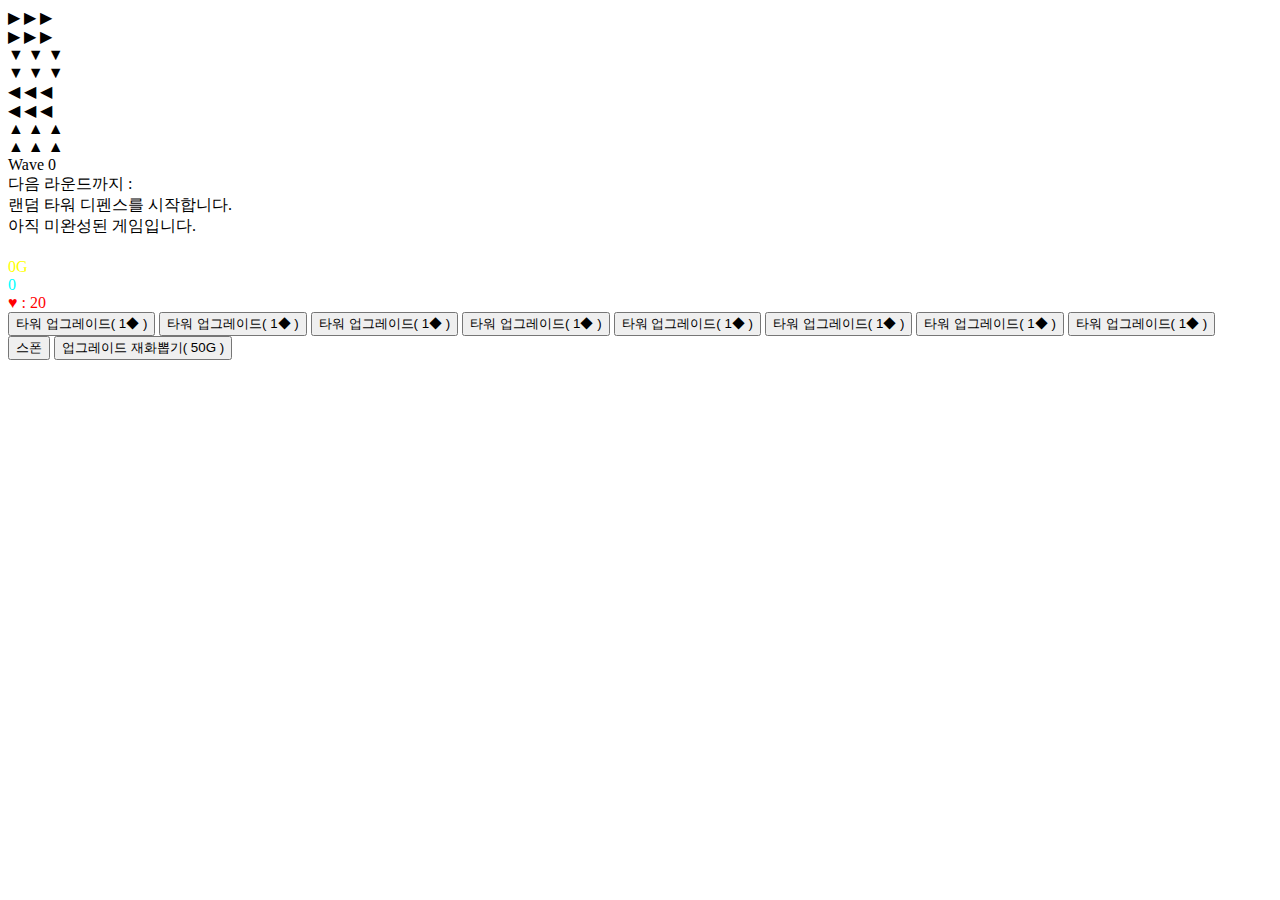
==== index.html @ 1091f6f3 "Update index.html" ====
<!doctype html>
<html>
<head>
    <meta charset="UTF-8">
    <link href="code.css" type="text/css" rel="stylesheet">
    <link href="sub.css" type="text/css" rel="stylesheet">
    <link href="line.css" type="text/css" rel="stylesheet">
    <link href="tower.css" type="text/css" rel="stylesheet">
</head>
<body>
    <div class="stage" id="stage" >
        <div id="stage_inline" >
        </div>
        <div id="sel_tile"></div>

        <div class="sub_wrap">
            <div class="sub1">
                <span>▶</span>
                <span>▶</span>
                <span>▶</span>
            </div>
            <div class="sub2">
                <span>▶</span>
                <span>▶</span>
                <span>▶</span>
            </div>
            <div class="sub3">
                <span>▼</span>
                <span>▼</span>
                <span>▼</span>
            </div>
            <div class="sub4">
                <span>▼</span>
                <span>▼</span>
                <span>▼</span>
            </div>      
            <div class="sub5">
                <span>◀</span>
                <span>◀</span>
                <span>◀</span>
            </div>   
            <div class="sub6">
                <span>◀</span>
                <span>◀</span>
                <span>◀</span>
            </div>  
            <div class="sub7">
                <span>▲</span>
                <span>▲</span>
                <span>▲</span>
            </div>   
            <div class="sub8">
                <span>▲</span>
                <span>▲</span>
                <span>▲</span>
            </div>      
        </div>
        <div id="mobstage"></div>
    </div>
    
    <div class="wrap" onclick=none_tile()>
        <div id="log">
            <div id="round">Wave 0</div>
            <div id="timelog">다음 라운드까지 :</div>
            <div id="playlog">랜덤 타워 디펜스를 시작합니다.<br>아직 미완성된 게임입니다.</div>
        </div>
        <div class="info" id="info" style="color:white">현재 필드에 존재하는 몹의 개수 : 0</div>
        <div class="info" id="money" style="color:yellow">0G</div>
        <div class="info" id="gas" style="color:aqua">0<span class="upmoney"></span></div>
        <div class="info" id="life" style="color:red">♥ : 20</div>
        <div class="shop" id="shop">
            <input class="upgrade_tower" id="crossup" type="button" value="타워 업그레이드( 1◆ )" onclick=upgrade(1)>
            <input class="upgrade_tower" id="arcup" type="button" value="타워 업그레이드( 1◆ )" onclick=upgrade(2)>
            <input class="upgrade_tower" id="squup" type="button" value="타워 업그레이드( 1◆ )" onclick=upgrade(3)>
            <input class="upgrade_tower" id="triup" type="button" value="타워 업그레이드( 1◆ )" onclick=upgrade(4)>
            <input class="upgrade_tower" id="diaup" type="button" value="타워 업그레이드( 1◆ )" onclick=upgrade(5)>
            <input class="upgrade_tower" id="starup" type="button" value="타워 업그레이드( 1◆ )" onclick=upgrade(6)>
            <input class="upgrade_tower" id="pentaup" type="button" value="타워 업그레이드( 1◆ )" onclick=upgrade(7)>
            <input class="upgrade_tower" id="jewelup" type="button" value="타워 업그레이드( 1◆ )" onclick=upgrade(8)>

            <span class="mini arc"></span>
            <span class="mini square"></span>
            <span class="mini triangle"></span>
            <span class="mini diamond"></span>
            <span class="mini star"></span>
            <span class="mini pentagon"></span>
            <span class="mini jewel"></span>
            <span class="mini cross"></span>
        </div>

        <input class="btn" type="button" value="스폰" onclick=wave()>
        <input class="lotto" type="button" value="업그레이드 재화뽑기( 50G )" onclick=lotto()>
    </div>
    <script src="code.js"></script>
</body>
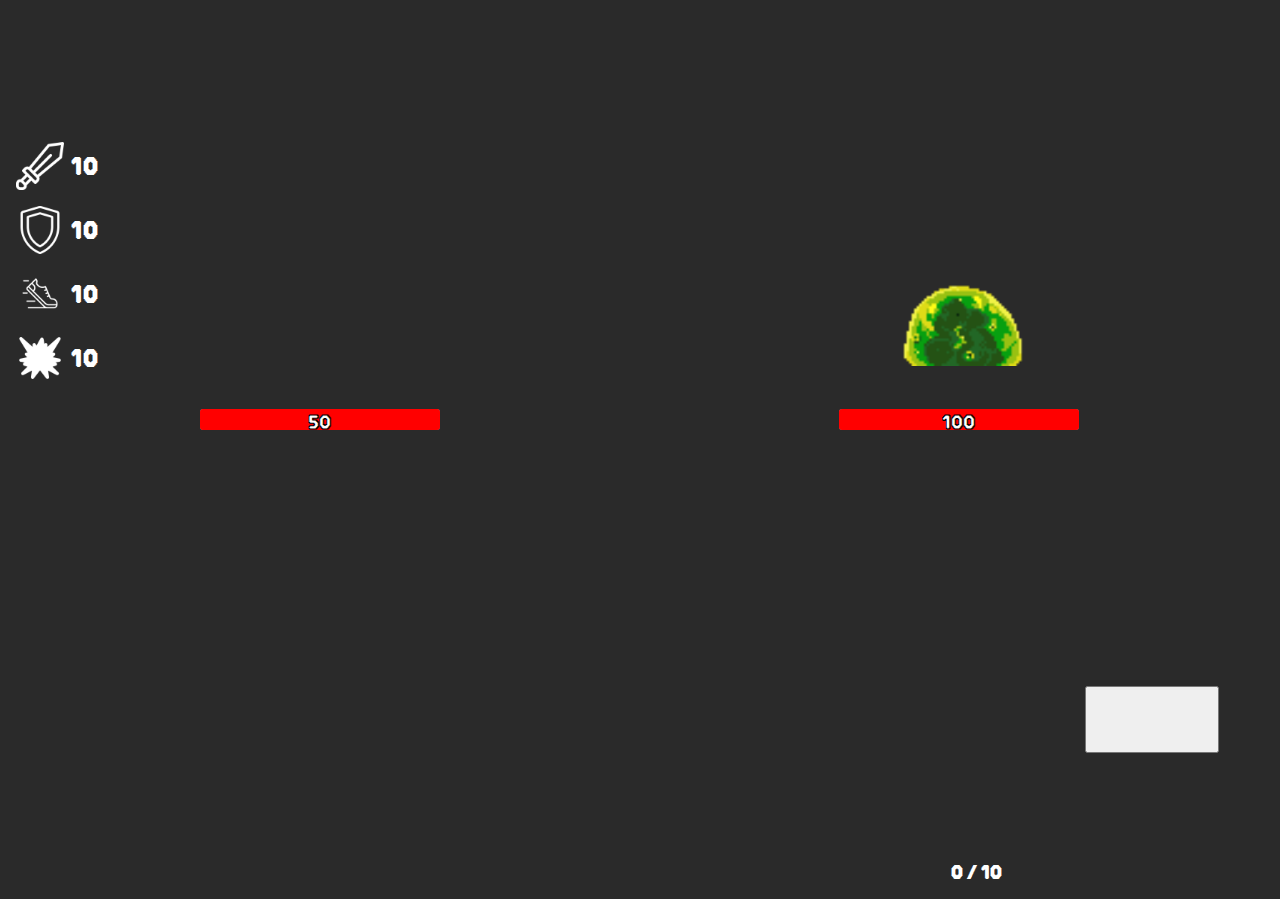
==== commit a39fdc33: "Add files via upload" ====
--- a/index.html
+++ b/index.html
@@ -1,95 +1,68 @@
-    <!doctype html>
-<html>
-<head>
-    <meta charset="UTF-8">
-    <link href="code.css" type="text/css" rel="stylesheet">
-    <link href="sub.css" type="text/css" rel="stylesheet">
-    <link href="line.css" type="text/css" rel="stylesheet">
-    <link href="tower.css" type="text/css" rel="stylesheet">
-</head>
-<body>
-    <div class="stage" id="stage" >
-        <div id="stage_inline" >
-        </div>
-        <div id="sel_tile"></div>
-
-        <div class="sub_wrap">
-            <div class="sub1">
-                <span>▶</span>
-                <span>▶</span>
-                <span>▶</span>
-            </div>
-            <div class="sub2">
-                <span>▶</span>
-                <span>▶</span>
-                <span>▶</span>
-            </div>
-            <div class="sub3">
-                <span>▼</span>
-                <span>▼</span>
-                <span>▼</span>
-            </div>
-            <div class="sub4">
-                <span>▼</span>
-                <span>▼</span>
-                <span>▼</span>
-            </div>      
-            <div class="sub5">
-                <span>◀</span>
-                <span>◀</span>
-                <span>◀</span>
-            </div>   
-            <div class="sub6">
-                <span>◀</span>
-                <span>◀</span>
-                <span>◀</span>
-            </div>  
-            <div class="sub7">
-                <span>▲</span>
-                <span>▲</span>
-                <span>▲</span>
-            </div>   
-            <div class="sub8">
-                <span>▲</span>
-                <span>▲</span>
-                <span>▲</span>
-            </div>      
-        </div>
-        <div id="mobstage"></div>
-    </div>
-    
-    <div class="wrap" onclick=none_tile()>
-        <div id="log">
-            <div id="round">Wave 0</div>
-            <div id="timelog">다음 라운드까지 :</div>
-            <div id="playlog">랜덤 타워 디펜스를 시작합니다.<br>아직 미완성된 게임입니다.</div>
-        </div>
-        <div class="info" id="info" style="color:white">현재 필드에 존재하는 몹의 개수 : 0</div>
-        <div class="info" id="money" style="color:yellow">0G</div>
-        <div class="info" id="gas" style="color:aqua">0<span class="upmoney"></span></div>
-        <div class="info" id="life" style="color:red">♥ : 20</div>
-        <div class="shop" id="shop">
-            <input class="upgrade_tower" id="crossup" type="button" value="타워 업그레이드( 1◆ )" onclick=upgrade(1)>
-            <input class="upgrade_tower" id="arcup" type="button" value="타워 업그레이드( 1◆ )" onclick=upgrade(2)>
-            <input class="upgrade_tower" id="squup" type="button" value="타워 업그레이드( 1◆ )" onclick=upgrade(3)>
-            <input class="upgrade_tower" id="triup" type="button" value="타워 업그레이드( 1◆ )" onclick=upgrade(4)>
-            <input class="upgrade_tower" id="diaup" type="button" value="타워 업그레이드( 1◆ )" onclick=upgrade(5)>
-            <input class="upgrade_tower" id="starup" type="button" value="타워 업그레이드( 1◆ )" onclick=upgrade(6)>
-            <input class="upgrade_tower" id="pentaup" type="button" value="타워 업그레이드( 1◆ )" onclick=upgrade(7)>
-            <input class="upgrade_tower" id="jewelup" type="button" value="타워 업그레이드( 1◆ )" onclick=upgrade(8)>
-
-            <span class="mini arc"></span>
-            <span class="mini square"></span>
-            <span class="mini triangle"></span>
-            <span class="mini diamond"></span>
-            <span class="mini star"></span>
-            <span class="mini pentagon"></span>
-            <span class="mini jewel"></span>
-            <span class="mini cross"></span>
-        </div>
-
-        <input class="btn" type="button" value="스폰" onclick=wave()>
-        <input class="lotto" type="button" value="업그레이드 재화뽑기( 50G )" onclick=lotto()>
-    </div>
-    <script src="code.js"></script>
-</body>
+<!DOCTYPE html>
+<html>
+<head>
+    <title>index</title>
+    <meta charset="UTF-8">
+    <link href="./style.css" rel="stylesheet">
+</head>
+<body>
+
+    <div class="totalWrap">
+        <div class="content">
+            <div id="stage">
+                <div class="playerFov">
+                    <div class="FovBox">
+                        <Image src="./assets/공격력.png" class="FovIcon"></Image>
+                        <div id="FovLabel">10</div>
+                    </div>
+                    <div class="FovBox">
+                        <Image src="./assets/방어력.png" class="FovIcon"></Image>
+                        <div id="FovLabel">10</div>
+                    </div>
+                    <div class="FovBox">
+                        <Image src="./assets/민첩.png" class="FovIcon"></Image>
+                        <div id="FovLabel">10</div>
+                    </div>
+                    <div class="FovBox">
+                        <Image src="./assets/크리티컬.png" class="FovIcon"></Image>
+                        <div id="FovLabel">10</div>
+                    </div>
+                </div>
+
+                <div class="characterStage">
+                    <div class="characterBox">
+                        <div id="player"></div>
+
+                        <div class="HPbar">
+                            <div id="playerHPLabel" class="HPLabel"></div>
+                            <div id="playerHP" class="HP"></div>
+                        </div>
+                    </div>
+                </div>
+
+                <div class="characterStage">
+                    <div class="characterBox">
+                        <div id="enemy">
+                            <div id="enemySprite"></div>
+                        </div>
+
+                        <div class="HPbar">
+                            <div id="enemyHPLabel" class="HPLabel"></div>
+                            <div id="enemyHP" class="HP"></div>
+                        </div>
+                    </div>
+                </div>
+            </div>
+        </div>
+        <div class="cardSection">
+            <div id="hand">
+                <div id="cardIndex">0 / 10</div>
+            </div>
+            <div class="back">
+                <input type="button" class="btn" onclick="addCard()">
+            </div>
+        </div>
+    </div>
+    <script src="./code.js"></script>
+</body>
+</html>--- a/style.css
+++ b/style.css
@@ -0,0 +1,235 @@
+@font-face {
+    font-family: "DNFBitBitTTF";
+    src: url("./assets/DNFBitBitTTF.ttf");
+}
+
+*{
+    padding: 0;
+    margin: 0;
+    font-family: "DNFBitBitTTF", serif;
+    user-select: none;
+}
+:root {
+    /* color */
+    --backgroundColor : rgb(42,42,42);
+    --fovLabelColor : white;
+}
+
+.totalWrap {
+    overflow: hidden;
+}
+.content{
+    position: relative;
+    display: flex;
+    /* border-bottom: 1px solid gray; */
+
+    height: 60vh;
+    background-color: var(--backgroundColor);
+}
+
+#stage {
+    position: relative;
+    display: flex;
+}
+.playerFov {
+    position: absolute;
+    width: 10%;
+    height: 100%;
+
+    display: flex;
+    flex-direction: column;
+    justify-content: center;
+}
+.FovBox {
+    display: flex;
+    width: 6em;
+    height: 3em;
+
+    margin-left: 1em;
+    margin-bottom: 1em;
+}
+.FovIcon {
+    width: 3em;
+    height: 3em;
+    filter: brightness(0) invert(1) grayscale(1);
+}
+#FovLabel {
+    display: flex;
+    align-items: center;
+    padding-left: 0.3em;
+    width: 11em;
+    font-size: 1.5em;
+    color: var(--fovLabelColor);
+}
+
+.characterStage {    
+    display: flex;
+    justify-content: center;
+    align-items: center;
+
+    /* border-right: 1px solid gray; */
+    width: calc(50vw - 1px);
+    height: 100%;
+}
+.characterBox {
+    position: relative;
+    /* border: 1px solid deepskyblue; */
+    width: 15em;
+    height: 20em;
+}
+#enemy {
+    position: relative;
+
+    width: 100%;
+    height: 100%;
+
+    display: flex;
+    justify-content: center;
+    align-items: center;
+    overflow: hidden;
+}
+#enemySprite {
+    position: absolute;
+    background-repeat: no-repeat;
+    
+    display: flex;
+    justify-content: center;
+    align-items: center;
+    width: 50%;
+    height: 40%;
+    
+    bottom: 10em;
+    transform: scale(2.5);
+}
+.HPbar {
+    position: absolute;
+    display: flex;
+
+    width: 100%;
+    height: 1.3em;
+    border-radius: 3px;
+    bottom: 0;
+    background-color: gray;
+}
+.HPLabel {
+    position: absolute;
+    width: 100%;
+    text-align: center;
+    top: 1.5px;
+    font-size: 1.2em;
+
+    -webkit-text-stroke: 1px black;
+    color: white;
+}
+.HP {
+    background-color: red;
+    border-radius: 3px;
+}
+
+.cardSection {
+    position: relative;
+    display: flex;
+
+    height: calc(40vh - 1px);
+}
+#hand {
+    position: relative;
+    display: flex;
+    justify-content: center;
+    align-items: center;
+
+    background-color: var(--backgroundColor);
+    width: 80%;
+}
+#cardIndex {
+    position: absolute;
+    bottom: 1em;
+    right: 0;
+    width: 5em;
+    height: 1em;
+
+    text-align: center;
+    font-size: 1.2em;
+    color: white;
+}
+.back {
+    width: 20%;
+    display: flex;
+    justify-content: center;
+    align-items: center;
+
+    background-color:  var(--backgroundColor);
+}
+.card {
+    position: relative;
+
+    border: 1px solid black;
+    border-radius: 5px;
+    width: 10em;
+    height: 15em;
+
+    margin: 0 -25px;
+    background-color: rgb(240, 240, 240);
+    transition: transform ease 0.3s;
+
+    cursor: pointer;
+}
+.cardName {
+    position: absolute;
+    top: 1.5em;
+    left: 5%;
+    width: calc(90% - 10px);
+    height: 2em;
+    font-size: 1.5em;
+    padding: 5px;
+
+    border-radius: 3px;
+    background-color: lightgray;
+
+}
+.cardCost {
+    position: absolute;
+    border-radius: 50%;
+
+    font-size: 1.2em;
+    width: 2.5em;
+    height: 2.5em;
+    top: -1em;
+    left: -1em;
+
+    display: flex;
+    justify-content: center;
+    align-items: center;
+
+    background-color: lightgray;
+}
+.cardInfo {
+    position: absolute;
+
+    width: 90%;
+    height: 55%;
+
+    padding-top: 0.5em;
+    padding-bottom: 0.5em;
+    bottom: 0;
+    left: 5%;
+}
+/* 타입에 따른 카드 색 변화 */
+.attack {
+    background-color: orange;
+}
+.defence {
+    background-color: lightgray;
+}
+.magic {
+    background-color:deeppink;
+}
+.spell {
+    background-color: deepskyblue;
+}
+
+.btn {
+    position: absolute;
+    width: 10em;
+    height: 5em;
+}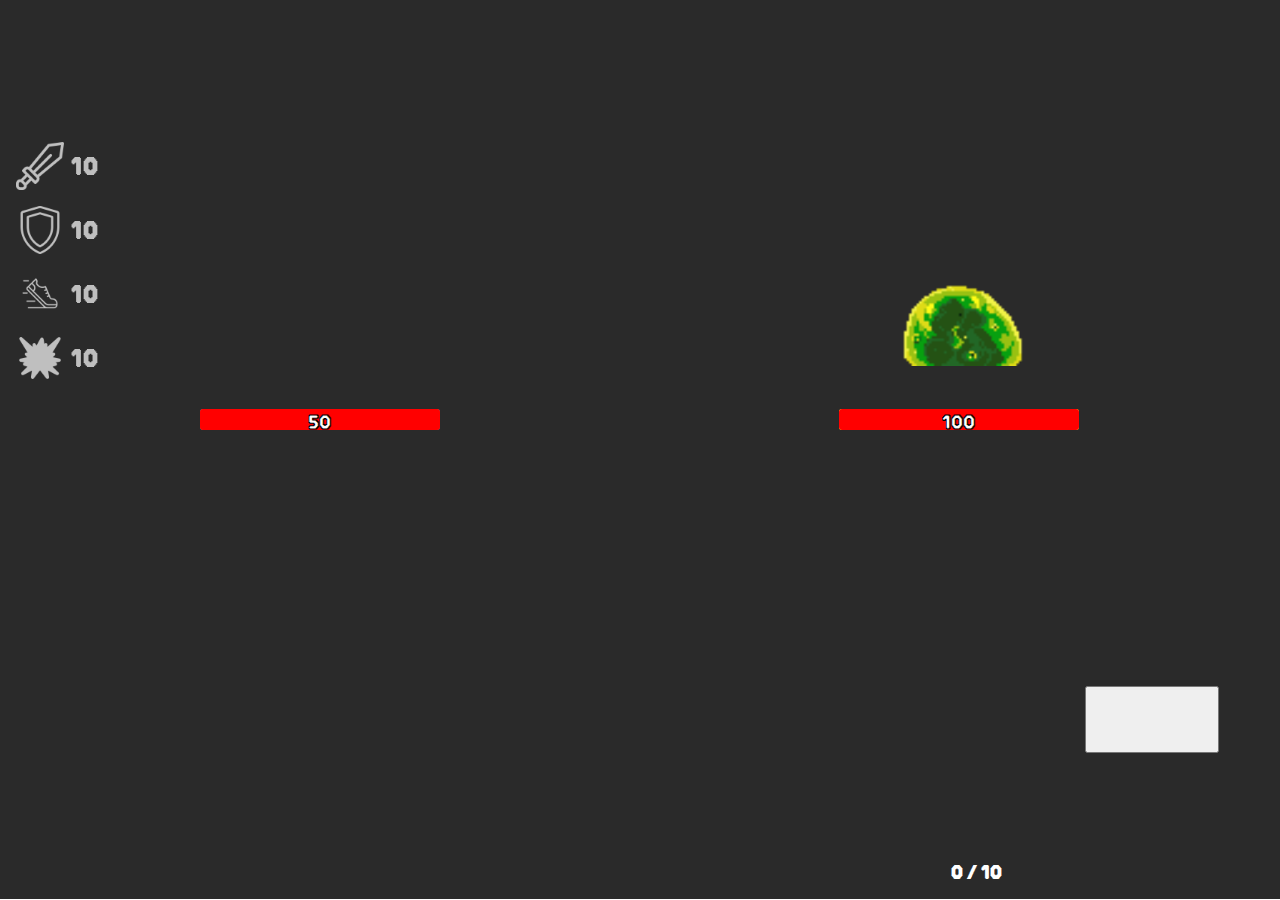
==== commit e458d13d: "Update index.html" ====
--- a/index.html
+++ b/index.html
@@ -13,19 +13,19 @@
                 <div class="playerFov">
                     <div class="FovBox">
                         <Image src="./assets/공격력.png" class="FovIcon"></Image>
-                        <div id="FovLabel">10</div>
+                        <div id="playerAtk" class="FovLabel">10</div>
                     </div>
                     <div class="FovBox">
                         <Image src="./assets/방어력.png" class="FovIcon"></Image>
-                        <div id="FovLabel">10</div>
+                        <div id="playerDef" class="FovLabel">10</div>
                     </div>
                     <div class="FovBox">
                         <Image src="./assets/민첩.png" class="FovIcon"></Image>
-                        <div id="FovLabel">10</div>
+                        <div id="playerSp" class="FovLabel">10</div>
                     </div>
                     <div class="FovBox">
                         <Image src="./assets/크리티컬.png" class="FovIcon"></Image>
-                        <div id="FovLabel">10</div>
+                        <div id="playerCt" class="FovLabel">10</div>
                     </div>
                 </div>
 
@@ -35,6 +35,7 @@
 
                         <div class="HPbar">
                             <div id="playerHPLabel" class="HPLabel"></div>
+                            <div id="playerPreHP" class="preHP"></div>
                             <div id="playerHP" class="HP"></div>
                         </div>
                     </div>
@@ -48,6 +49,7 @@
 
                         <div class="HPbar">
                             <div id="enemyHPLabel" class="HPLabel"></div>
+                            <div id="enemyPreHP" class="preHP"></div>
                             <div id="enemyHP" class="HP"></div>
                         </div>
                     </div>
@@ -65,4 +67,4 @@
     </div>
     <script src="./code.js"></script>
 </body>
-</html>+</html>
--- a/style.css
+++ b/style.css
@@ -47,13 +47,15 @@
 
     margin-left: 1em;
     margin-bottom: 1em;
+    
+    filter: opacity(0.7);
 }
 .FovIcon {
     width: 3em;
     height: 3em;
     filter: brightness(0) invert(1) grayscale(1);
 }
-#FovLabel {
+.FovLabel {
     display: flex;
     align-items: center;
     padding-left: 0.3em;
@@ -120,10 +122,25 @@
 
     -webkit-text-stroke: 1px black;
     color: white;
+    z-index: 3;
 }
 .HP {
+    position: absolute;
     background-color: red;
     border-radius: 3px;
+
+    height: 100%;
+    transition: all ease 0.5s;
+    z-index: 2;
+}
+.preHP {
+    position: absolute;
+    background-color: yellow;
+    border-radius: 3px;
+
+    height: 100%;
+    transition: all ease 0.5s;
+    z-index: 1;
 }
 
 .cardSection {
@@ -232,4 +249,16 @@
     position: absolute;
     width: 10em;
     height: 5em;
-}+}
+
+.damage-text {
+    position: absolute;
+    right: 0;
+
+    -webkit-text-stroke: 1px black;
+    color: white;
+
+    font-size: 2em;
+    filter: opacity(0);
+    transition: all ease 0.3s;
+}
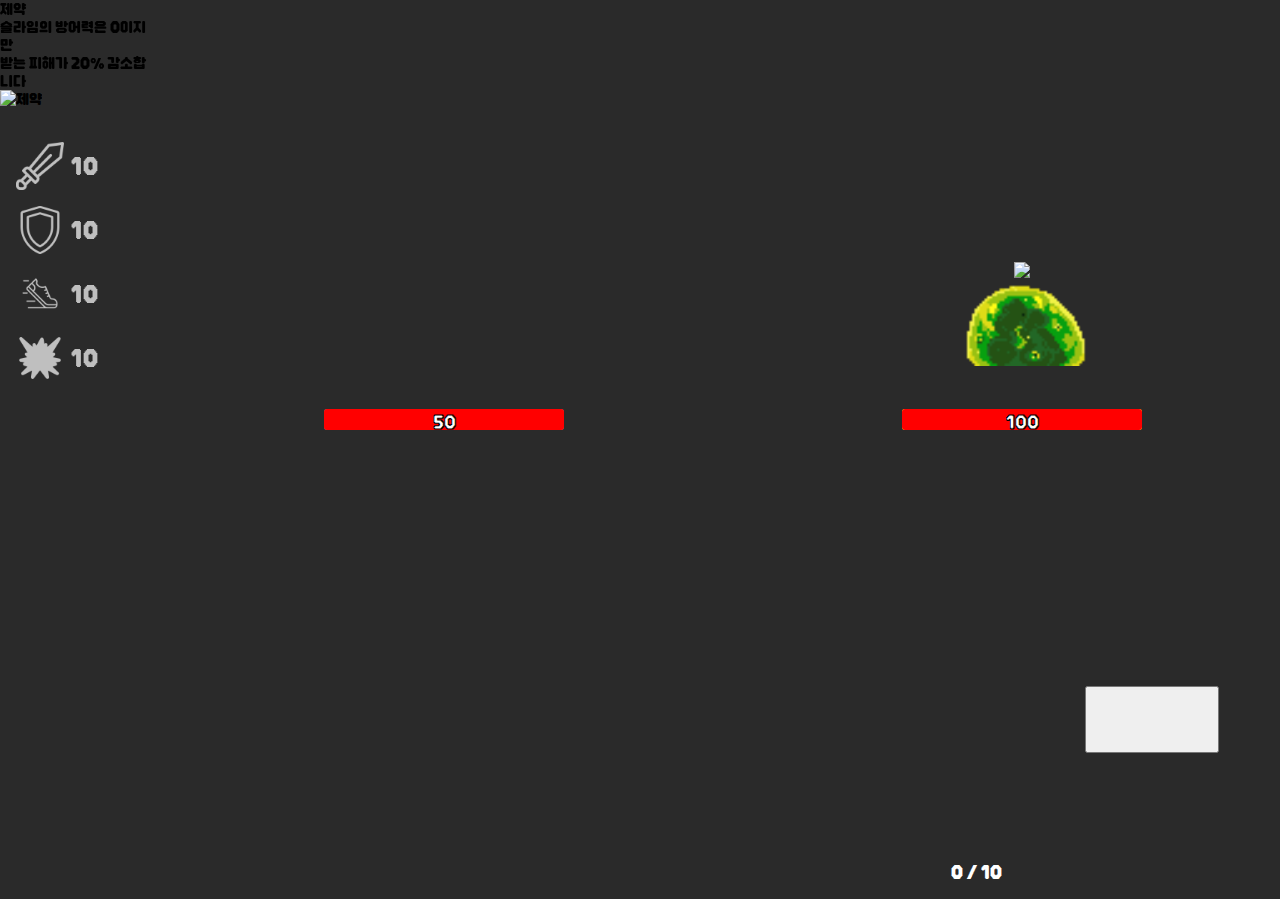
==== commit 66784af7: "Update index.html" ====
--- a/index.html
+++ b/index.html
@@ -12,21 +12,32 @@
             <div id="stage">
                 <div class="playerFov">
                     <div class="FovBox">
-                        <Image src="./assets/공격력.png" class="FovIcon"></Image>
+                        <img src="./assets/공격력.png" class="FovIcon"></img>
                         <div id="playerAtk" class="FovLabel">10</div>
                     </div>
                     <div class="FovBox">
-                        <Image src="./assets/방어력.png" class="FovIcon"></Image>
+                        <img src="./assets/방어력.png" class="FovIcon"></img>
                         <div id="playerDef" class="FovLabel">10</div>
                     </div>
                     <div class="FovBox">
-                        <Image src="./assets/민첩.png" class="FovIcon"></Image>
+                        <img src="./assets/민첩.png" class="FovIcon"></img>
                         <div id="playerSp" class="FovLabel">10</div>
                     </div>
                     <div class="FovBox">
-                        <Image src="./assets/크리티컬.png" class="FovIcon"></Image>
+                        <img src="./assets/크리티컬.png" class="FovIcon"></img>
                         <div id="playerCt" class="FovLabel">10</div>
                     </div>
+                </div>
+
+                <div class="enemyAbility">
+                    <div class="enemyAbilityPanel">
+                        <div class="enemyAbilityText">제약</div>
+                        <div class="enemyAbilityText">슬라임의 방어력은 0이지만 <br>받는 피해가 20% 감소합니다</div>
+                    </div>
+
+                    <img src="./assets/caution.png" class="enemyAbilityImg" alt="제약"></img>
+
+                    <script src="./sub.js"></script>
                 </div>
 
                 <div class="characterStage">
@@ -45,6 +56,8 @@
                     <div class="characterBox">
                         <div id="enemy">
                             <div id="enemySprite"></div>
+
+                            <img src="./assets/slash.png" id="playerEffect"></img>
                         </div>
 
                         <div class="HPbar">
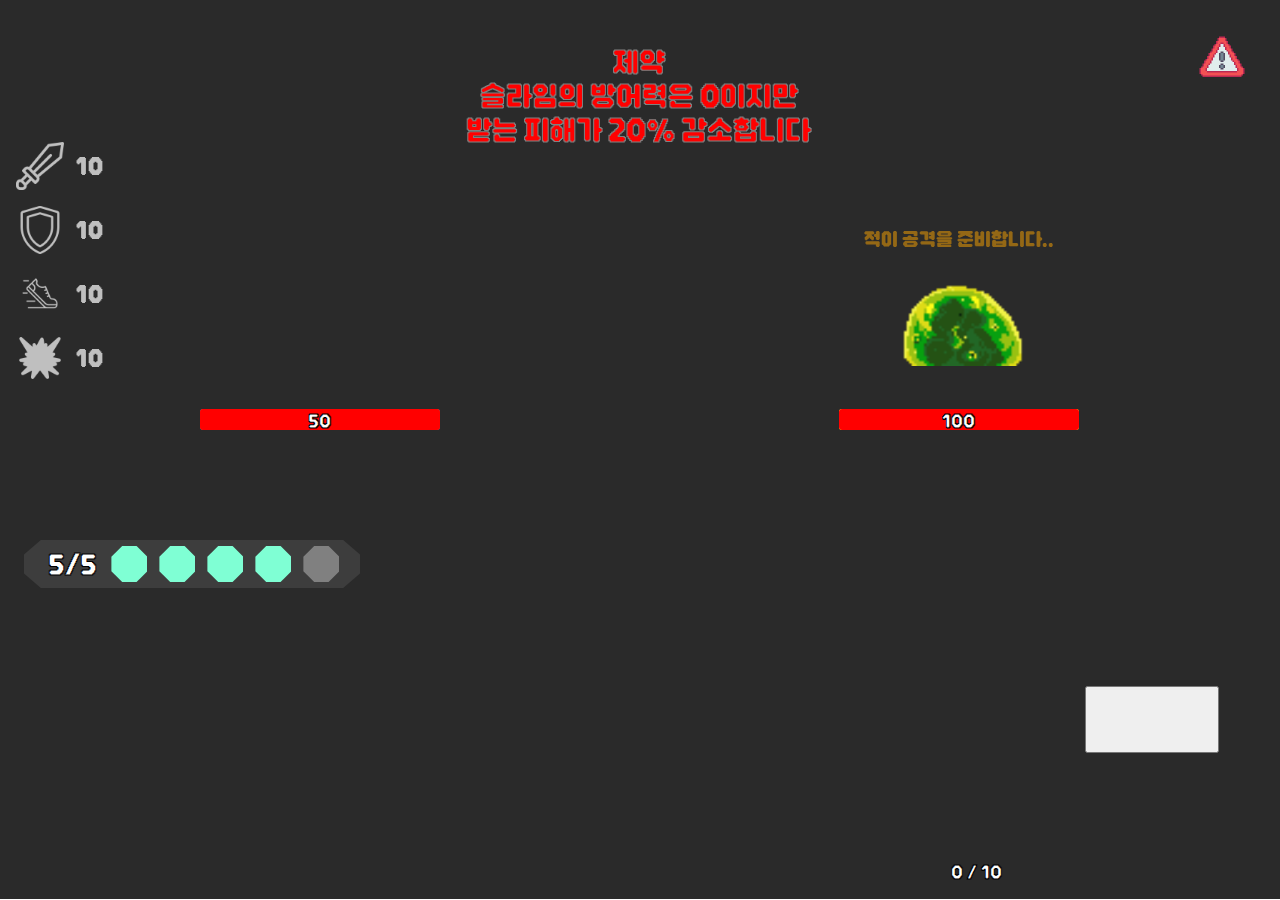
==== commit ac25b5b0: "Update index.html" ====
--- a/index.html
+++ b/index.html
@@ -55,6 +55,7 @@
                 <div class="characterStage">
                     <div class="characterBox">
                         <div id="enemy">
+                            <div id="enemyIntent">적이 공격을 준비합니다..</div>
                             <div id="enemySprite"></div>
 
                             <img src="./assets/slash.png" id="playerEffect"></img>
@@ -70,6 +71,14 @@
             </div>
         </div>
         <div class="cardSection">
+            <div class="manaWrap">
+                <div id="manaIndex">5/5</div>
+                <div id="mana1" class="mana"></div>
+                <div id="mana2" class="mana"></div>
+                <div id="mana3" class="mana"></div>
+                <div id="mana4" class="mana"></div>
+                <div id="mana5" class="mana"></div>
+            </div>
             <div id="hand">
                 <div id="cardIndex">0 / 10</div>
             </div>
--- a/style.css
+++ b/style.css
@@ -58,7 +58,7 @@
 .FovLabel {
     display: flex;
     align-items: center;
-    padding-left: 0.3em;
+    padding-left: 0.5em;
     width: 11em;
     font-size: 1.5em;
     color: var(--fovLabelColor);
@@ -89,6 +89,12 @@
     justify-content: center;
     align-items: center;
     overflow: hidden;
+}
+#enemyIntent {
+    color: orange;
+    font-size: 1.3em;
+    margin-bottom: 3em;
+    filter: opacity(0.5);
 }
 #enemySprite {
     position: absolute;
@@ -117,7 +123,7 @@
     position: absolute;
     width: 100%;
     text-align: center;
-    top: 1.5px;
+    top: 1px;
     font-size: 1.2em;
 
     -webkit-text-stroke: 1px black;
@@ -148,6 +154,38 @@
     display: flex;
 
     height: calc(40vh - 1px);
+    background-color: var(--backgroundColor);
+}
+.manaWrap {
+    position: absolute;
+    margin-left: 1em;
+    width: 13em;
+    height: 2em;
+
+    font-size: 1.5em;
+    display: flex;
+    align-items: center;
+
+    background-color: rgb(61,61,61);
+    padding-left: 1em;
+    border-radius: 5px;
+    clip-path: polygon(5% 0, 95% 0, 100% 30%, 100% 70%, 95% 100%, 5% 100%, 0% 70%, 0% 30%);
+}
+#manaIndex {
+    color: white;
+    -webkit-text-stroke: 1px black;
+    font-size: 1.2em;
+    margin-right: 0.5em;
+}
+.mana { 
+    margin-right: 0.5em;
+    clip-path: polygon(30% 0%, 70% 0%, 100% 30%, 100% 70%, 70% 100%, 30% 100%, 0% 70%, 0% 30%);
+    background-color: aquamarine;
+    width: 1.5em;
+    height: 1.5em;
+}
+#mana5 {
+    background-color: gray;
 }
 #hand {
     position: relative;
@@ -155,7 +193,6 @@
     justify-content: center;
     align-items: center;
 
-    background-color: var(--backgroundColor);
     width: 80%;
 }
 #cardIndex {
@@ -168,14 +205,13 @@
     text-align: center;
     font-size: 1.2em;
     color: white;
+    -webkit-text-stroke: 1px black;
 }
 .back {
     width: 20%;
     display: flex;
     justify-content: center;
     align-items: center;
-
-    background-color:  var(--backgroundColor);
 }
 .card {
     position: relative;
@@ -206,19 +242,21 @@
 }
 .cardCost {
     position: absolute;
-    border-radius: 50%;
+    clip-path: polygon(30% 0%, 70% 0%, 100% 30%, 100% 70%, 70% 100%, 30% 100%, 0% 70%, 0% 30%);
 
     font-size: 1.2em;
-    width: 2.5em;
-    height: 2.5em;
-    top: -1em;
-    left: -1em;
-
-    display: flex;
-    justify-content: center;
-    align-items: center;
-
-    background-color: lightgray;
+    width: 2em;
+    height: 2em;
+    top: -0.75em;
+    left: -0.75em;
+
+    display: flex;
+    justify-content: center;
+    align-items: center;
+
+    background-color: aquamarine;
+    -webkit-text-stroke: 1px lightgray;
+
 }
 .cardInfo {
     position: absolute;
@@ -239,7 +277,9 @@
     background-color: lightgray;
 }
 .magic {
-    background-color:deeppink;
+    background-color: purple;
+    color: white;
+    -webkit-text-stroke: 1px black;
 }
 .spell {
     background-color: deepskyblue;
@@ -262,3 +302,53 @@
     filter: opacity(0);
     transition: all ease 0.3s;
 }
+.enemyAbility {
+    position: absolute;
+    width: 100%;
+    height: 12em;
+
+    right: 0;
+    display: flex;
+    justify-content: center;
+    align-items: center;
+}
+.enemyAbilityPanel {
+    width: 35%;
+    height: 12em;
+
+    display: flex;
+    justify-content: center;
+    flex-direction: column;
+}
+.enemyAbilityText {
+    color: red;
+    font-size: 2em;
+    text-align: center;
+    -webkit-text-stroke: 1px gray;
+
+    filter: opacity(0);
+    transition: all ease 0.5s;
+}
+.enemyAbilityImg {
+    position: absolute;
+    width: 3em;
+    height: 3em;
+
+    top: 2em;
+    right: 2em;
+    cursor: pointer;
+}
+
+#playerEffect {
+    position: absolute;
+    width: 7em;
+    height: 7em;
+
+    z-index: 10;
+    bottom: 4em;
+    
+    transform: rotate(180deg);
+    filter: brightness(0) invert(1) grayscale(1);
+    transition: all ease 0.1s;
+    display: none;
+}
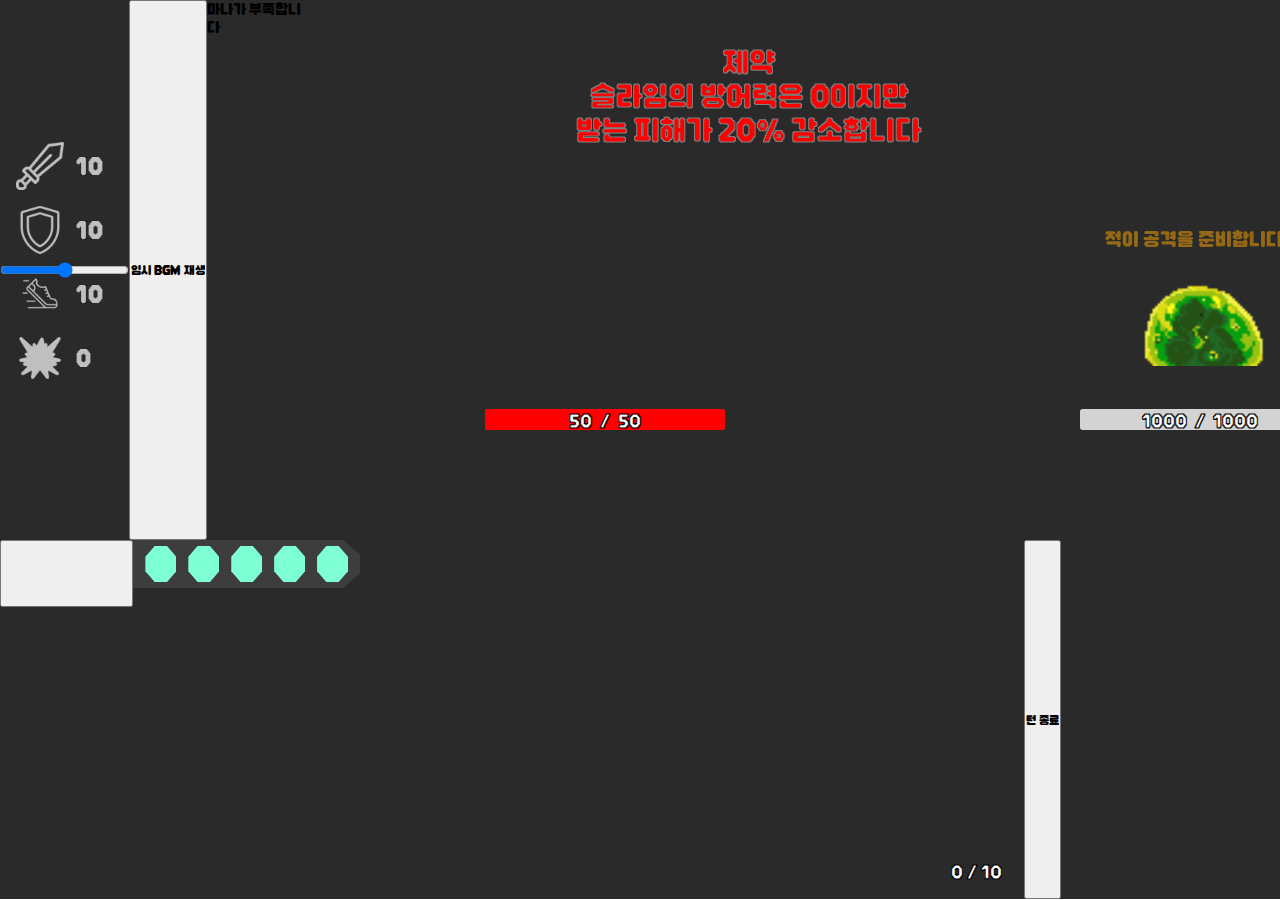
==== commit 3a92f234: "Update index.html" ====
--- a/index.html
+++ b/index.html
@@ -10,6 +10,10 @@
     <div class="totalWrap">
         <div class="content">
             <div id="stage">
+
+                <input type="range" id="volumeSlider" min="0" max="100" value="50">
+                <input type="button" id="tempBgm" value="임시 BGM 재생" onclick="bgmPlay()">
+
                 <div class="playerFov">
                     <div class="FovBox">
                         <img src="./assets/공격력.png" class="FovIcon"></img>
@@ -25,10 +29,11 @@
                     </div>
                     <div class="FovBox">
                         <img src="./assets/크리티컬.png" class="FovIcon"></img>
-                        <div id="playerCt" class="FovLabel">10</div>
+                        <div id="playerCt" class="FovLabel">0</div>
                     </div>
                 </div>
 
+                <div id="systemNotice">마나가 부족합니다</div>
                 <div class="enemyAbility">
                     <div class="enemyAbilityPanel">
                         <div class="enemyAbilityText">제약</div>
@@ -39,21 +44,35 @@
 
                     <script src="./sub.js"></script>
                 </div>
-
+                
                 <div class="characterStage">
                     <div class="characterBox">
-                        <div id="player"></div>
+                        <div id="player">
+                            <!--<img id="playerBuffSprite" class="buffSprite" src="./assets/버프.png">-->
+                        </div>
 
                         <div class="HPbar">
-                            <div id="playerHPLabel" class="HPLabel"></div>
+                            <div id="playerShield" class="shield">
+                                <img class="shieldImg" src="./assets/방어도.png">
+                                <span id="playerShieldLabel" class="shieldLabel">0</span>
+                            </div>
+
+                            <div id="playerHPLabel" class="HPLabel">
+                                <span id="playerCurHP"></span>
+                                <span>&nbsp;/&nbsp;</span>
+                                <span id="playerMaxHP"></span>
+                            </div>
                             <div id="playerPreHP" class="preHP"></div>
                             <div id="playerHP" class="HP"></div>
                         </div>
                     </div>
                 </div>
 
+                <!-- 캐릭터 영역 -->
                 <div class="characterStage">
                     <div class="characterBox">
+
+                        <!-- 오브젝트 스프라이트 -->
                         <div id="enemy">
                             <div id="enemyIntent">적이 공격을 준비합니다..</div>
                             <div id="enemySprite"></div>
@@ -61,10 +80,25 @@
                             <img src="./assets/slash.png" id="playerEffect"></img>
                         </div>
 
+                        <!-- 체력 바 -->
                         <div class="HPbar">
-                            <div id="enemyHPLabel" class="HPLabel"></div>
+                            <div id="enemyShield" class="shield">
+                                <img class="shieldImg" src="./assets/방어도.png">
+                                <span id="enemyShieldLabel" class="shieldLabel">0</span>
+                            </div>
+
+                            <div id="enemyHPLabel" class="HPLabel">
+                                <span id="enemyCurHP"></span>
+                                <span>&nbsp;/&nbsp;</span>
+                                <span id="enemyMaxHP"></span>
+                            </div>
                             <div id="enemyPreHP" class="preHP"></div>
                             <div id="enemyHP" class="HP"></div>
+                        </div>
+
+                        <!-- 상태 바 -->
+                        <div id="enemyDeBuffWrap" class="DeBuffWrap">
+                            <!--<img src='./assets/약점.png' class="Debuff">-->
                         </div>
                     </div>
                 </div>
@@ -82,10 +116,13 @@
             <div id="hand">
                 <div id="cardIndex">0 / 10</div>
             </div>
-            <div class="back">
-                <input type="button" class="btn" onclick="addCard()">
-            </div>
+
+            <input type="button" class="turnEndBtn" value="턴 종료">
+            <input type="button" class="btn" onclick="addCard()">
         </div>
+
+        <audio id="effectSound"></audio>
+        <audio id="backgroundMusic"></audio>
     </div>
     <script src="./code.js"></script>
 </body>
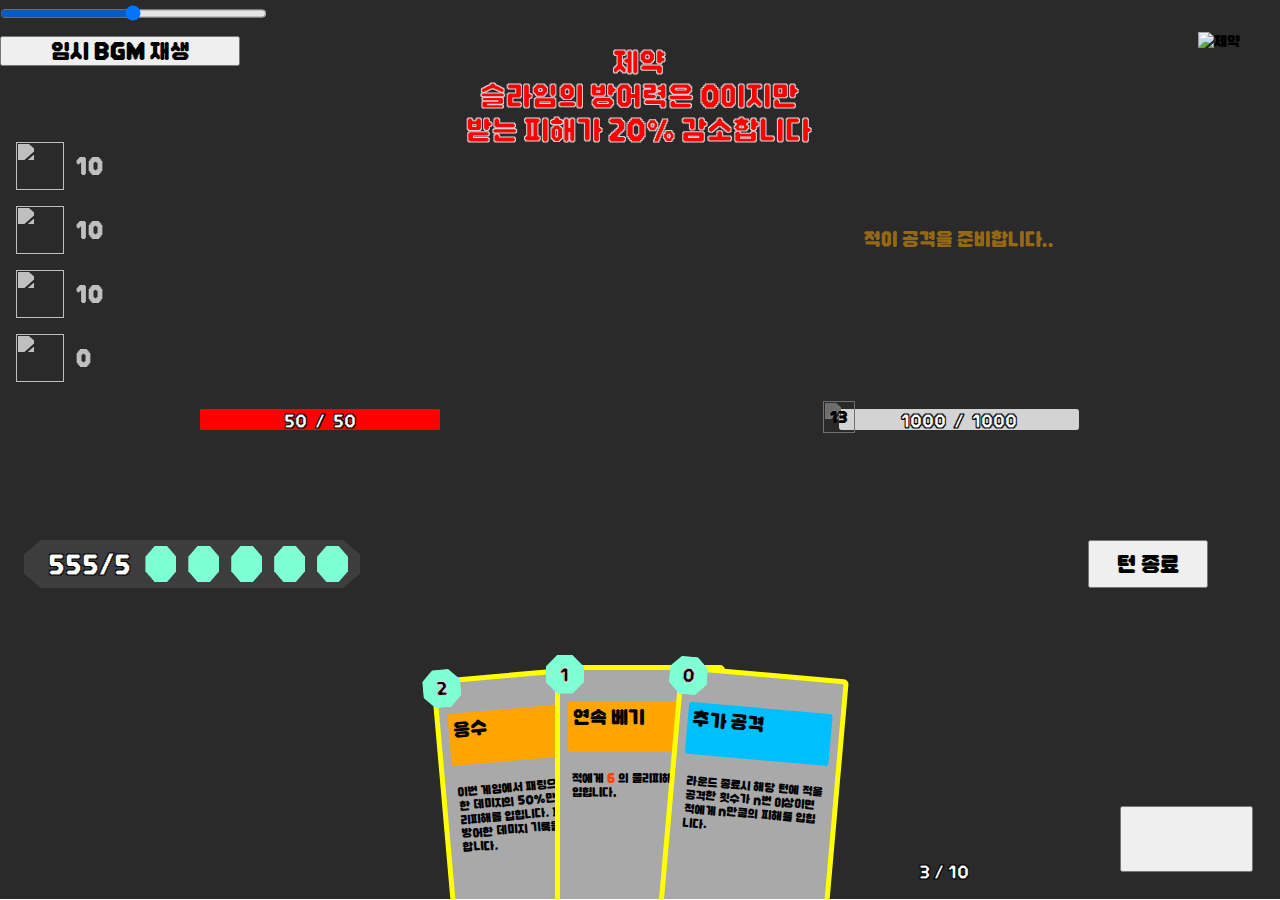
==== commit 663c3a51: "Update index.html" ====
--- a/index.html
+++ b/index.html
@@ -16,31 +16,33 @@
 
                 <div class="playerFov">
                     <div class="FovBox">
-                        <img src="./assets/공격력.png" class="FovIcon"></img>
+                        <img src="./assets/icon/공격력.png" class="FovIcon"></img>
                         <div id="playerAtk" class="FovLabel">10</div>
                     </div>
                     <div class="FovBox">
-                        <img src="./assets/방어력.png" class="FovIcon"></img>
+                        <img src="./assets/icon/방어력.png" class="FovIcon"></img>
                         <div id="playerDef" class="FovLabel">10</div>
                     </div>
                     <div class="FovBox">
-                        <img src="./assets/민첩.png" class="FovIcon"></img>
+                        <img src="./assets/icon/민첩.png" class="FovIcon"></img>
                         <div id="playerSp" class="FovLabel">10</div>
                     </div>
                     <div class="FovBox">
-                        <img src="./assets/크리티컬.png" class="FovIcon"></img>
+                        <img src="./assets/icon/크리티컬.png" class="FovIcon"></img>
                         <div id="playerCt" class="FovLabel">0</div>
                     </div>
                 </div>
 
                 <div id="systemNotice">마나가 부족합니다</div>
+                <div id="turnNotice"></div>
+
                 <div class="enemyAbility">
                     <div class="enemyAbilityPanel">
                         <div class="enemyAbilityText">제약</div>
                         <div class="enemyAbilityText">슬라임의 방어력은 0이지만 <br>받는 피해가 20% 감소합니다</div>
                     </div>
 
-                    <img src="./assets/caution.png" class="enemyAbilityImg" alt="제약"></img>
+                    <img src="./assets/icon/caution.png" class="enemyAbilityImg" alt="제약"></img>
 
                     <script src="./sub.js"></script>
                 </div>
@@ -53,7 +55,7 @@
 
                         <div class="HPbar">
                             <div id="playerShield" class="shield">
-                                <img class="shieldImg" src="./assets/방어도.png">
+                                <img class="shieldImg" src="./assets/icon/방어도.png">
                                 <span id="playerShieldLabel" class="shieldLabel">0</span>
                             </div>
 
@@ -65,6 +67,11 @@
                             <div id="playerPreHP" class="preHP"></div>
                             <div id="playerHP" class="HP"></div>
                         </div>
+
+                        <!-- 상태 바 -->
+                        <div id="playerBuffWrap" class="BuffWrap">
+                            <!--<img src='./assets/약점.png' class="Debuff">-->
+                        </div>
                     </div>
                 </div>
 
@@ -75,15 +82,16 @@
                         <!-- 오브젝트 스프라이트 -->
                         <div id="enemy">
                             <div id="enemyIntent">적이 공격을 준비합니다..</div>
-                            <div id="enemySprite"></div>
+                            <!--<div id="enemySprite"></div>-->
+                            <canvas id="enemySprite" width="300" height="270"></canvas>
 
-                            <img src="./assets/slash.png" id="playerEffect"></img>
+                            <img src="./assets/effect/slash.png" id="playerEffect"></img>
                         </div>
 
                         <!-- 체력 바 -->
                         <div class="HPbar">
                             <div id="enemyShield" class="shield">
-                                <img class="shieldImg" src="./assets/방어도.png">
+                                <img class="shieldImg" src="./assets/icon/방어도.png">
                                 <span id="enemyShieldLabel" class="shieldLabel">0</span>
                             </div>
 
@@ -97,7 +105,7 @@
                         </div>
 
                         <!-- 상태 바 -->
-                        <div id="enemyDeBuffWrap" class="DeBuffWrap">
+                        <div id="enemyBuffWrap" class="BuffWrap">
                             <!--<img src='./assets/약점.png' class="Debuff">-->
                         </div>
                     </div>
@@ -117,7 +125,7 @@
                 <div id="cardIndex">0 / 10</div>
             </div>
 
-            <input type="button" class="turnEndBtn" value="턴 종료">
+            <input type="button" class="turnEndBtn" value="턴 종료" onclick="enemyTurn()">
             <input type="button" class="btn" onclick="addCard()">
         </div>
 
--- a/style.css
+++ b/style.css
@@ -62,6 +62,8 @@
     width: 11em;
     font-size: 1.5em;
     color: var(--fovLabelColor);
+
+    transition: all ease 0.3s;
 }
 
 .characterStage {    
@@ -147,6 +149,15 @@
     height: 100%;
     transition: all ease 0.5s;
     z-index: 1;
+}
+.Debuff {
+    width: 1.5em;
+    height: 1.5em;
+    filter: invert(58%) sepia(3%) saturate(0%) hue-rotate(143deg) brightness(89%) contrast(92%);
+
+    margin-top: 0.5em;
+    transition: all ease 0.3s;
+    filter: opacity(0);
 }
 
 .cardSection {
@@ -184,21 +195,18 @@
     width: 1.5em;
     height: 1.5em;
 }
-#mana5 {
-    background-color: gray;
-}
 #hand {
     position: relative;
     display: flex;
     justify-content: center;
     align-items: center;
 
-    width: 80%;
+    width: 100%;
 }
 #cardIndex {
     position: absolute;
     bottom: 1em;
-    right: 0;
+    right: 15em;
     width: 5em;
     height: 1em;
 
@@ -207,22 +215,15 @@
     color: white;
     -webkit-text-stroke: 1px black;
 }
-.back {
-    width: 20%;
-    display: flex;
-    justify-content: center;
-    align-items: center;
-}
 .card {
     position: relative;
 
-    border: 1px solid black;
     border-radius: 5px;
     width: 10em;
     height: 15em;
 
     margin: 0 -25px;
-    background-color: rgb(240, 240, 240);
+    background-color: darkgray;
     transition: transform ease 0.3s;
 
     cursor: pointer;
@@ -233,7 +234,7 @@
     left: 5%;
     width: calc(90% - 10px);
     height: 2em;
-    font-size: 1.5em;
+    font-size: 1.3em;
     padding: 5px;
 
     border-radius: 3px;
@@ -261,13 +262,15 @@
 .cardInfo {
     position: absolute;
 
-    width: 90%;
+    width: 85%;
     height: 55%;
 
     padding-top: 0.5em;
     padding-bottom: 0.5em;
     bottom: 0;
-    left: 5%;
+    left: 7.5%;
+
+    font-size: 0.8em;
 }
 /* 타입에 따른 카드 색 변화 */
 .attack {
@@ -289,6 +292,9 @@
     position: absolute;
     width: 10em;
     height: 5em;
+
+    bottom: 2em;
+    right: 2em;
 }
 
 .damage-text {
@@ -324,7 +330,7 @@
     color: red;
     font-size: 2em;
     text-align: center;
-    -webkit-text-stroke: 1px gray;
+    -webkit-text-stroke: 1px lightgray;
 
     filter: opacity(0);
     transition: all ease 0.5s;
@@ -352,3 +358,76 @@
     transition: all ease 0.1s;
     display: none;
 }
+.replaced-text {
+    color: orangered;
+}
+.replaced-CriticalText {
+    color: yellow;
+}
+#systemNotice { 
+    position: absolute;
+
+    color: orange;
+    font-size: 2em;
+
+    width: 100%;
+    top: 45%;
+
+    text-align: center;
+    transition: all ease 0.3s;
+    filter: opacity(0);
+}
+.turnEndBtn {
+    position: absolute;
+    right: 3em;
+
+    width: 5em;
+    height: 2em;
+
+    font-size: 1.5em;
+    cursor: pointer;
+}
+.shield {
+    position: absolute;
+    width: 2em;
+    height: 2em;
+
+    z-index: 15;
+    left: -1em;
+    top: -0.5em;
+
+    display: none;
+    justify-content: center;
+    align-items: center;
+}
+.shieldLabel {
+    position: absolute;
+}
+.shieldImg { 
+    width: 100%;
+    height: 100%;
+    filter: invert(55%) sepia(0%) saturate(0%) hue-rotate(110deg) brightness(91%) contrast(90%);
+    /* filter: invert(89%) sepia(0%) saturate(2%) hue-rotate(119deg) brightness(97%) contrast(92%); */
+}
+#volumeSlider {
+    position: absolute;
+    width: 20em;
+    height: 2em;
+    z-index: 999;
+    
+    cursor: pointer;
+}
+.buffSprite {
+    position: absolute;
+    left: -2em;
+    bottom: 10em;
+}
+#tempBgm {
+    position: absolute;
+    top: 1.5em;
+    width: 10em;
+
+    font-size: 1.5em;
+    cursor: pointer;
+    z-index: 999;
+}
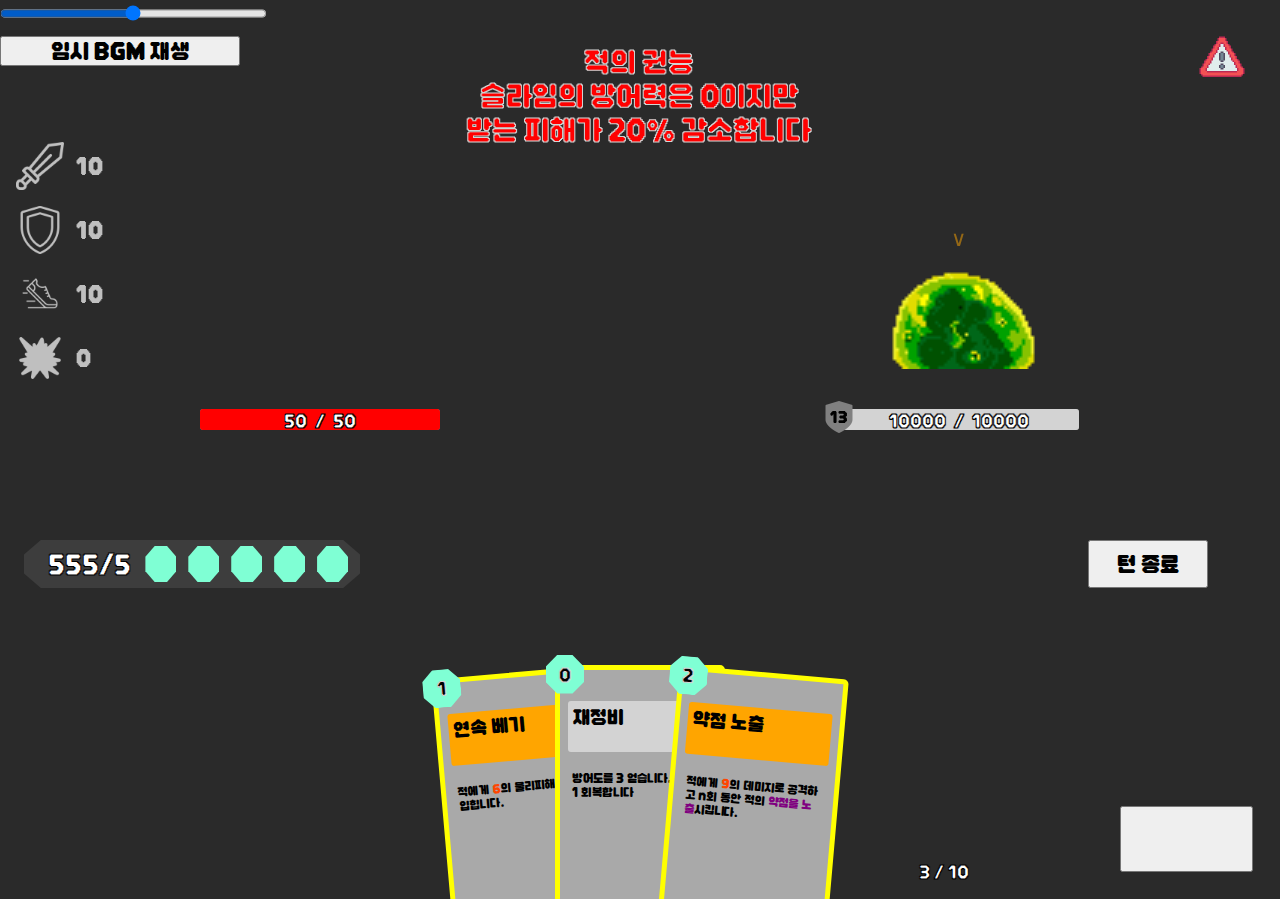
==== commit 84aeff34: "Update index.html" ====
--- a/index.html
+++ b/index.html
@@ -38,7 +38,7 @@
 
                 <div class="enemyAbility">
                     <div class="enemyAbilityPanel">
-                        <div class="enemyAbilityText">제약</div>
+                        <div class="enemyAbilityText">적의 권능</div>
                         <div class="enemyAbilityText">슬라임의 방어력은 0이지만 <br>받는 피해가 20% 감소합니다</div>
                     </div>
 
@@ -81,7 +81,7 @@
 
                         <!-- 오브젝트 스프라이트 -->
                         <div id="enemy">
-                            <div id="enemyIntent">적이 공격을 준비합니다..</div>
+                            <div id="enemyIntent">∨</div>
                             <!--<div id="enemySprite"></div>-->
                             <canvas id="enemySprite" width="300" height="270"></canvas>
 
--- a/style.css
+++ b/style.css
@@ -81,16 +81,16 @@
     width: 15em;
     height: 20em;
 }
-#enemy {
-    position: relative;
-
-    width: 100%;
-    height: 100%;
-
-    display: flex;
-    justify-content: center;
-    align-items: center;
-    overflow: hidden;
+#player,#enemy {
+    position: relative;
+
+    width: 100%;
+    height: 100%;
+
+    display: flex;
+    justify-content: center;
+    align-items: center;
+    /*overflow: hidden;*/
 }
 #enemyIntent {
     color: orange;
@@ -99,17 +99,7 @@
     filter: opacity(0.5);
 }
 #enemySprite {
-    position: absolute;
-    background-repeat: no-repeat;
-    
-    display: flex;
-    justify-content: center;
-    align-items: center;
-    width: 50%;
-    height: 40%;
-    
-    bottom: 10em;
-    transform: scale(2.5);
+    position: absolute;    
 }
 .HPbar {
     position: absolute;
@@ -120,6 +110,7 @@
     border-radius: 3px;
     bottom: 0;
     background-color: gray;
+    align-items: center;
 }
 .HPLabel {
     position: absolute;
@@ -150,7 +141,7 @@
     transition: all ease 0.5s;
     z-index: 1;
 }
-.Debuff {
+.buff {
     width: 1.5em;
     height: 1.5em;
     filter: invert(58%) sepia(3%) saturate(0%) hue-rotate(143deg) brightness(89%) contrast(92%);
